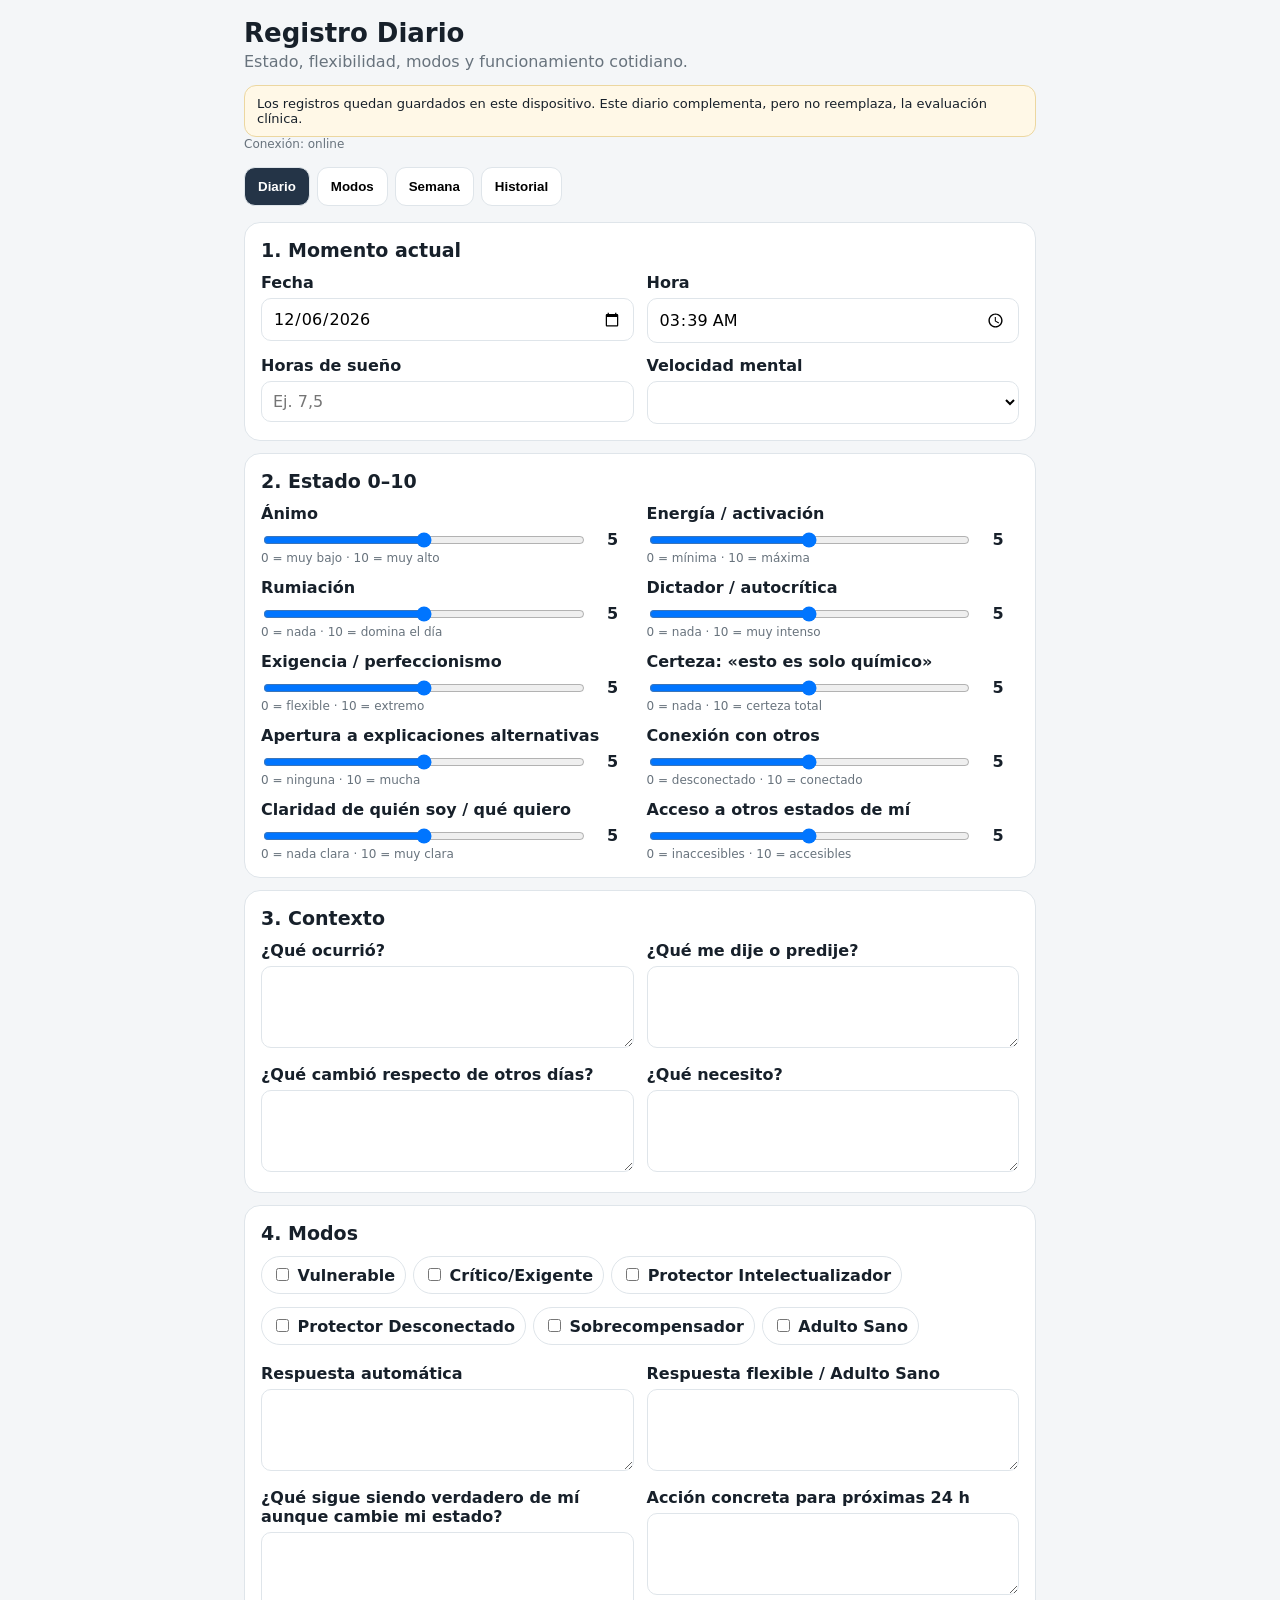
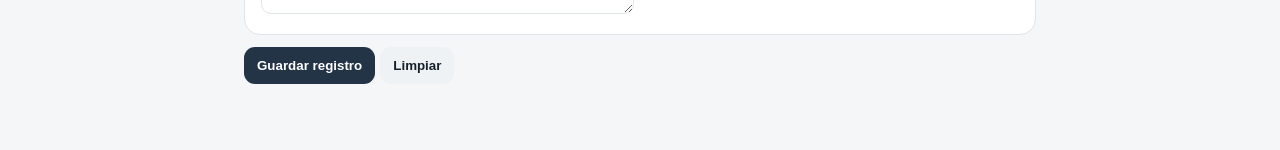
==== frontend/public/registro-diario/index.html @ d0732539 "Publish Registro Diario asset index.html" ====
<!doctype html>
<html lang="es">
<head>
  <meta charset="utf-8">
  <meta name="viewport" content="width=device-width,initial-scale=1,viewport-fit=cover">
  <meta name="theme-color" content="#243447">
  <meta name="apple-mobile-web-app-capable" content="yes">
  <meta name="apple-mobile-web-app-status-bar-style" content="default">
  <meta name="apple-mobile-web-app-title" content="Registro Diario">
  <link rel="manifest" href="./manifest.json">
  <link rel="icon" href="./icon.svg" type="image/svg+xml">
  <title>Registro Diario</title>
  <style>
    :root{--bg:#f4f6f8;--card:#fff;--ink:#17202a;--muted:#68737d;--line:#dfe5ea;--accent:#243447;--soft:#eef2f5;--ok:#1d6b47}
    *{box-sizing:border-box} body{margin:0;background:var(--bg);color:var(--ink);font-family:system-ui,-apple-system,Segoe UI,Roboto,Arial,sans-serif}
    main{max-width:820px;margin:auto;padding:18px 14px 40px} h1{font-size:26px;margin:0 0 4px} h2{font-size:19px;margin:0 0 12px}
    .sub,.small{color:var(--muted)} .sub{margin-bottom:14px}.small{font-size:12px}
    .top{display:flex;justify-content:space-between;gap:12px;align-items:flex-start;flex-wrap:wrap}
    .tabs{display:flex;gap:7px;flex-wrap:wrap;margin:16px 0}.tab,button{border:0;border-radius:11px;padding:11px 13px;font-weight:700;cursor:pointer}
    .tab{background:#fff;border:1px solid var(--line)} .tab.active,.primary{background:var(--accent);color:#fff}.secondary{background:var(--soft);color:var(--ink)}
    .danger{background:#fde8e8;color:#8b1e1e}.install{background:#111827;color:#fff}
    .view{display:none}.view.active{display:block}.card{background:var(--card);border:1px solid var(--line);border-radius:16px;padding:16px;margin:12px 0}
    .grid{display:grid;gap:13px}.g2{grid-template-columns:1fr 1fr}@media(max-width:680px){.g2{grid-template-columns:1fr}}
    label{display:block;font-weight:650;margin-bottom:6px}textarea,input,select{width:100%;font:inherit;border:1px solid var(--line);border-radius:10px;background:#fff;padding:10px 11px}
    textarea{min-height:82px;resize:vertical}.range{display:grid;grid-template-columns:1fr 42px;gap:9px;align-items:center}.range input{padding:0}
    .score{text-align:center;font-weight:800}.pills{display:flex;flex-wrap:wrap;gap:7px}.pill{padding:8px 10px;border:1px solid var(--line);border-radius:999px;background:#fff}
    .pill input{width:auto}.status{font-size:13px;color:var(--ok);min-height:18px;margin-top:8px}.banner{font-size:13px;background:#fff8e7;border:1px solid #ecd7a0;border-radius:12px;padding:10px 12px}
    table{width:100%;border-collapse:collapse;font-size:13px}th,td{border-bottom:1px solid var(--line);padding:8px;text-align:left;vertical-align:top}th{background:var(--soft)}
    .scroll{overflow:auto}.tag{display:inline-block;background:var(--soft);padding:3px 6px;border-radius:999px;margin:2px}
  </style>
</head>
<body>
<main>
  <div class="top">
    <div><h1>Registro Diario</h1><div class="sub">Estado, flexibilidad, modos y funcionamiento cotidiano.</div></div>
    <button id="installBtn" class="install" hidden>Instalar</button>
  </div>
  <div class="banner">Los registros quedan guardados en este dispositivo. Este diario complementa, pero no reemplaza, la evaluación clínica.</div>
  <div class="small" id="net">Comprobando conexión…</div>

  <div class="tabs">
    <button class="tab active" data-v="daily">Diario</button>
    <button class="tab" data-v="modes">Modos</button>
    <button class="tab" data-v="weekly">Semana</button>
    <button class="tab" data-v="history">Historial</button>
  </div>

  <section id="daily" class="view active">
    <div class="card"><h2>1. Momento actual</h2>
      <div class="grid g2">
        <div><label>Fecha</label><input id="date" type="date"></div>
        <div><label>Hora</label><input id="time" type="time"></div>
        <div><label>Horas de sueño</label><input id="sleep" inputmode="decimal" placeholder="Ej. 7,5"></div>
        <div><label>Velocidad mental</label><select id="speed"><option></option><option>Muy lenta</option><option>Lenta</option><option>Habitual</option><option>Rápida</option><option>Muy rápida</option></select></div>
      </div>
    </div>

    <div class="card"><h2>2. Estado 0–10</h2><div id="ranges" class="grid g2"></div></div>

    <div class="card"><h2>3. Contexto</h2>
      <div class="grid g2">
        <div><label>¿Qué ocurrió?</label><textarea id="event"></textarea></div>
        <div><label>¿Qué me dije o predije?</label><textarea id="thought"></textarea></div>
        <div><label>¿Qué cambió respecto de otros días?</label><textarea id="change"></textarea></div>
        <div><label>¿Qué necesito?</label><textarea id="need"></textarea></div>
      </div>
    </div>

    <div class="card"><h2>4. Modos</h2><div class="pills" id="modePills"></div>
      <div class="grid g2" style="margin-top:13px">
        <div><label>Respuesta automática</label><textarea id="automatic"></textarea></div>
        <div><label>Respuesta flexible / Adulto Sano</label><textarea id="healthy"></textarea></div>
        <div><label>¿Qué sigue siendo verdadero de mí aunque cambie mi estado?</label><textarea id="invariants"></textarea></div>
        <div><label>Acción concreta para próximas 24 h</label><textarea id="action"></textarea></div>
      </div>
    </div>
    <button class="primary" onclick="saveEntry()">Guardar registro</button>
    <button class="secondary" onclick="clearForm()">Limpiar</button>
    <div id="saveStatus" class="status"></div>
  </section>

  <section id="modes" class="view">
    <div class="card"><h2>Mapa personal</h2>
      <div class="grid g2">
        <div><label>Vulnerable</label><textarea id="m1"></textarea></div>
        <div><label>Crítico / Exigente</label><textarea id="m2"></textarea></div>
        <div><label>Protector Intelectualizador</label><textarea id="m3"></textarea></div>
        <div><label>Protector Desconectado</label><textarea id="m4"></textarea></div>
        <div><label>Sobrecompensador</label><textarea id="m5"></textarea></div>
        <div><label>Adulto Sano / Flexible</label><textarea id="m6"></textarea></div>
      </div>
      <button class="primary" onclick="saveModes()">Guardar mapa</button><div id="modeStatus" class="status"></div>
    </div>
  </section>

  <section id="weekly" class="view">
    <div class="card"><h2>Resumen semanal</h2>
      <div class="grid g2">
        <div><label>Desde</label><input id="from" type="date"></div><div><label>Hasta</label><input id="to" type="date"></div>
        <div><label>Señales tempranas</label><textarea id="w1"></textarea></div><div><label>Qué aumentó rigidez o crítica</label><textarea id="w2"></textarea></div>
        <div><label>Qué aumentó flexibilidad o conexión</label><textarea id="w3"></textarea></div><div><label>Qué permaneció estable entre estados</label><textarea id="w4"></textarea></div>
      </div>
      <button class="primary" onclick="weeklyAverage()">Calcular promedios</button><div id="weekStatus" class="status"></div>
    </div>
  </section>

  <section id="history" class="view">
    <div class="card"><h2>Historial</h2>
      <button class="secondary" onclick="renderHistory()">Actualizar</button>
      <button class="secondary" onclick="exportCSV()">Exportar CSV</button>
      <button class="danger" onclick="eraseAll()">Borrar registros</button>
      <div class="scroll"><table><thead><tr><th>Fecha</th><th>Ánimo</th><th>Activación</th><th>Crítica</th><th>“Químico”</th><th>Flexibilidad</th><th>Modos</th></tr></thead><tbody id="historyBody"></tbody></table></div>
    </div>
  </section>
</main>

<script>
const variables=[
 ["mood","Ánimo","0 = muy bajo · 10 = muy alto"],
 ["activation","Energía / activación","0 = mínima · 10 = máxima"],
 ["rumination","Rumiación","0 = nada · 10 = domina el día"],
 ["criticism","Dictador / autocrítica","0 = nada · 10 = muy intenso"],
 ["perfectionism","Exigencia / perfeccionismo","0 = flexible · 10 = extremo"],
 ["chemical","Certeza: «esto es solo químico»","0 = nada · 10 = certeza total"],
 ["flexibility","Apertura a explicaciones alternativas","0 = ninguna · 10 = mucha"],
 ["connection","Conexión con otros","0 = desconectado · 10 = conectado"],
 ["identity","Claridad de quién soy / qué quiero","0 = nada clara · 10 = muy clara"],
 ["otherstate","Acceso a otros estados de mí","0 = inaccesibles · 10 = accesibles"]
];
const modes=["Vulnerable","Crítico/Exigente","Protector Intelectualizador","Protector Desconectado","Sobrecompensador","Adulto Sano"];

function init(){
 const ranges=document.getElementById("ranges");
 variables.forEach(([id,label,help])=>{
  const d=document.createElement("div");
  d.innerHTML='<label>'+label+'</label><div class="range"><input id="'+id+'" type="range" min="0" max="10" value="5" oninput="document.getElementById(\''+id+'Out\').textContent=this.value"><div id="'+id+'Out" class="score">5</div></div><div class="small">'+help+'</div>';
  ranges.appendChild(d);
 });
 const p=document.getElementById("modePills");
 modes.forEach(m=>{const l=document.createElement("label");l.className="pill";l.innerHTML='<input class="mc" type="checkbox" value="'+m+'"> '+m;p.appendChild(l)});
 const n=new Date();date.value=n.toISOString().slice(0,10);time.value=n.toTimeString().slice(0,5);
 document.querySelectorAll(".tab").forEach(b=>b.onclick=()=>{document.querySelectorAll(".tab").forEach(x=>x.classList.remove("active"));document.querySelectorAll(".view").forEach(x=>x.classList.remove("active"));b.classList.add("active");document.getElementById(b.dataset.v).classList.add("active");if(b.dataset.v==="history")renderHistory()});
 loadModes();updateNetwork();
}
const entries=()=>JSON.parse(localStorage.getItem("registroDiario")||"[]");
function saveEntry(){
 const e={date:date.value,time:time.value,sleep:sleep.value,speed:speed.value,event:event.value,thought:thought.value,change:change.value,need:need.value,automatic:automatic.value,healthy:healthy.value,invariants:invariants.value,action:action.value,modes:[...document.querySelectorAll(".mc:checked")].map(x=>x.value)};
 variables.forEach(([id])=>e[id]=+document.getElementById(id).value);
 const a=entries();a.push(e);localStorage.setItem("registroDiario",JSON.stringify(a));saveStatus.textContent="Guardado en este dispositivo.";
}
function clearForm(){document.querySelectorAll("#daily textarea").forEach(x=>x.value="");document.querySelectorAll(".mc").forEach(x=>x.checked=false);variables.forEach(([id])=>{document.getElementById(id).value=5;document.getElementById(id+"Out").textContent=5});sleep.value="";saveStatus.textContent=""}
function saveModes(){let o={};for(let i=1;i<=6;i++)o["m"+i]=document.getElementById("m"+i).value;localStorage.setItem("registroModos",JSON.stringify(o));modeStatus.textContent="Mapa guardado."}
function loadModes(){let o=JSON.parse(localStorage.getItem("registroModos")||"{}");for(let i=1;i<=6;i++)if(o["m"+i])document.getElementById("m"+i).value=o["m"+i]}
function weeklyAverage(){if(!from.value||!to.value){weekStatus.textContent="Selecciona las fechas.";return}const a=entries().filter(x=>x.date>=from.value&&x.date<=to.value);if(!a.length){weekStatus.textContent="No hay registros en ese rango.";return}const av=id=>(a.reduce((s,x)=>s+(+x[id]||0),0)/a.length).toFixed(1);weekStatus.textContent=a.length+" registros · ánimo "+av("mood")+" · activación "+av("activation")+" · crítica "+av("criticism")+" · químico "+av("chemical")+" · flexibilidad "+av("flexibility")+" · conexión "+av("connection")}
function renderHistory(){historyBody.innerHTML="";entries().slice().reverse().forEach(e=>{const tr=document.createElement("tr");tr.innerHTML="<td>"+(e.date||"")+"</td><td>"+e.mood+"</td><td>"+e.activation+"</td><td>"+e.criticism+"</td><td>"+e.chemical+"</td><td>"+e.flexibility+"</td><td>"+(e.modes||[]).map(m=>'<span class=tag>'+m+"</span>").join("")+"</td>";historyBody.appendChild(tr)})}
function esc(v){return '"'+String(v??"").replaceAll('"','""')+'"'}
function exportCSV(){const a=entries();if(!a.length){alert("No hay registros.");return}const h=["date","time","sleep",...variables.map(x=>x[0]),"speed","event","thought","change","need","modes","automatic","healthy","invariants","action"];const rows=[h.join(",")].concat(a.map(e=>h.map(k=>esc(k==="modes"?(e[k]||[]).join(" | "):e[k])).join(",")));const blob=new Blob([rows.join("\n")],{type:"text/csv;charset=utf-8"});const u=URL.createObjectURL(blob),ael=document.createElement("a");ael.href=u;ael.download="registro_diario.csv";ael.click();URL.revokeObjectURL(u)}
function eraseAll(){if(confirm("¿Borrar todos los registros de este dispositivo?")){localStorage.removeItem("registroDiario");renderHistory()}}
function updateNetwork(){net.textContent=navigator.onLine?"Conexión: online":"Conexión: offline · puedes seguir registrando"}
addEventListener("online",updateNetwork);addEventListener("offline",updateNetwork);
let deferredPrompt=null;addEventListener("beforeinstallprompt",e=>{e.preventDefault();deferredPrompt=e;installBtn.hidden=false});installBtn.onclick=async()=>{if(!deferredPrompt)return;deferredPrompt.prompt();await deferredPrompt.userChoice;deferredPrompt=null;installBtn.hidden=true};
if("serviceWorker" in navigator)addEventListener("load",()=>navigator.serviceWorker.register("./service-worker.js"));
init();
</script>
</body></html>
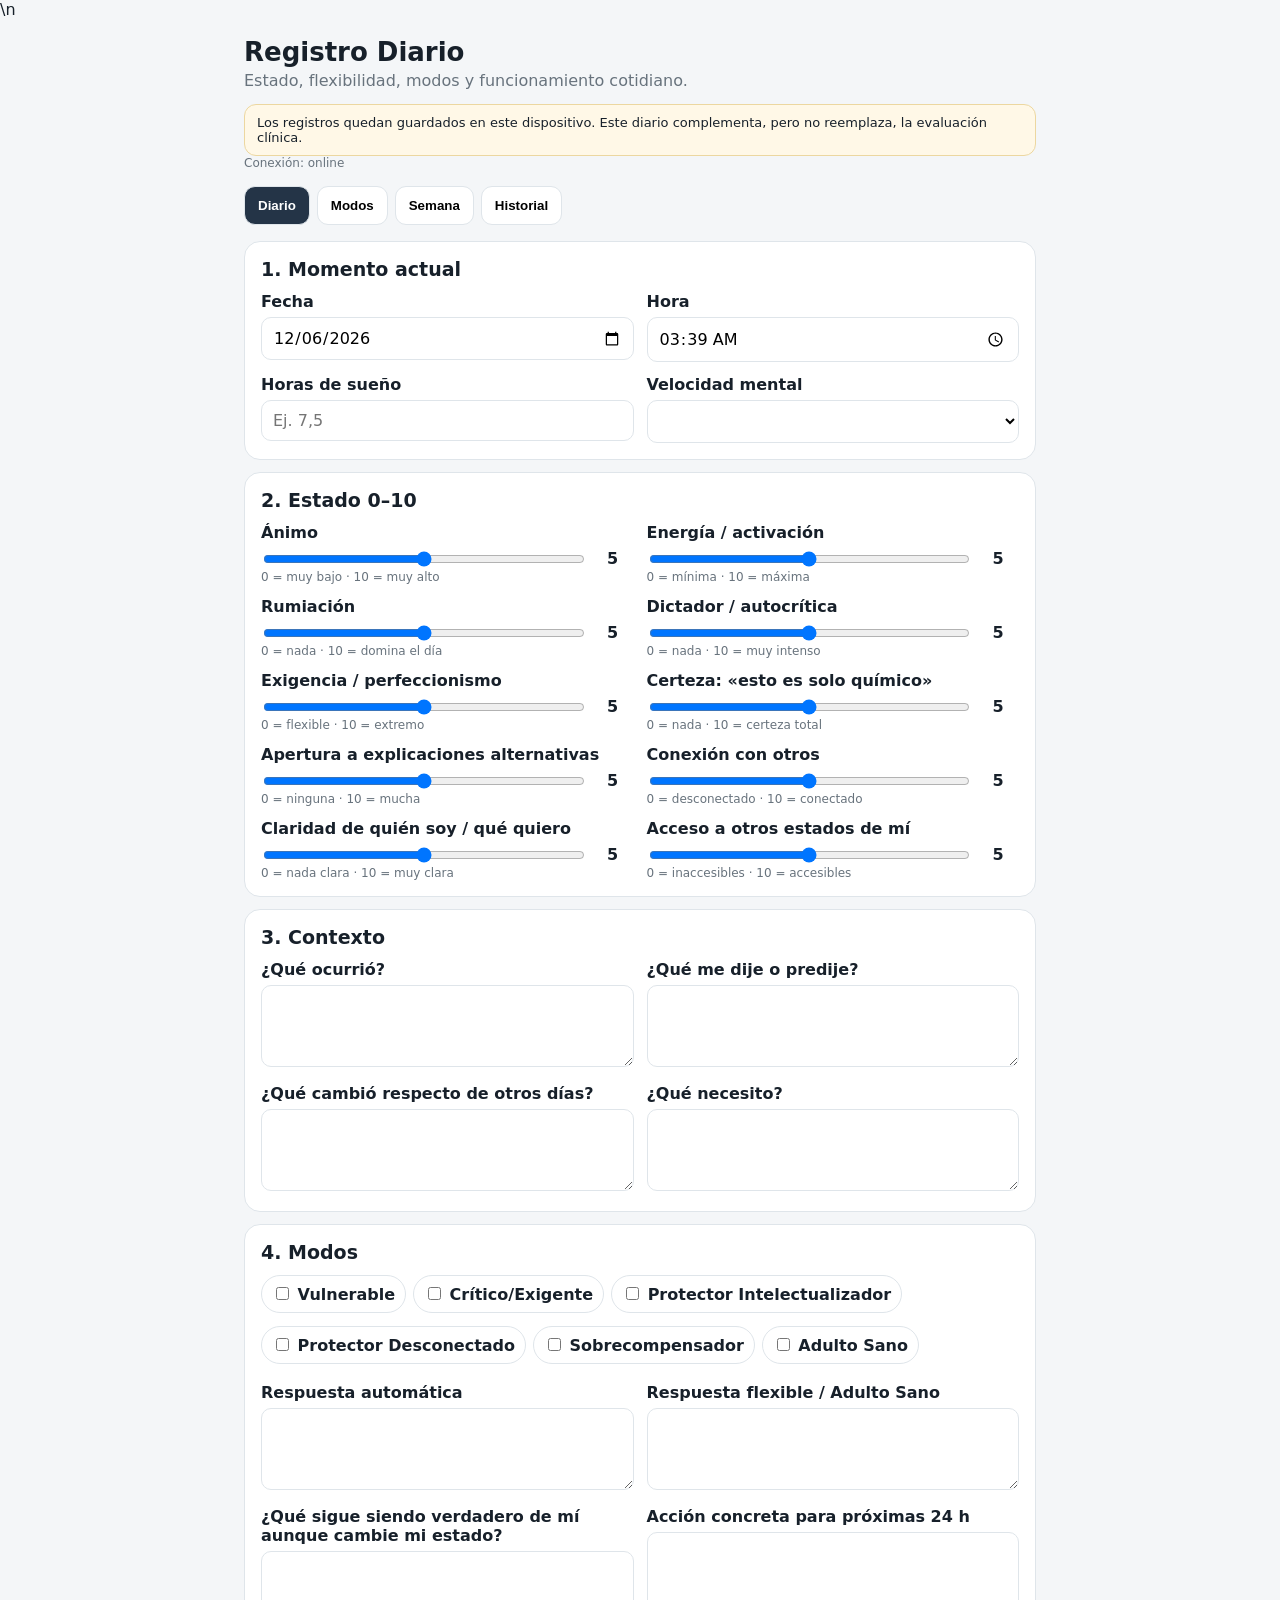
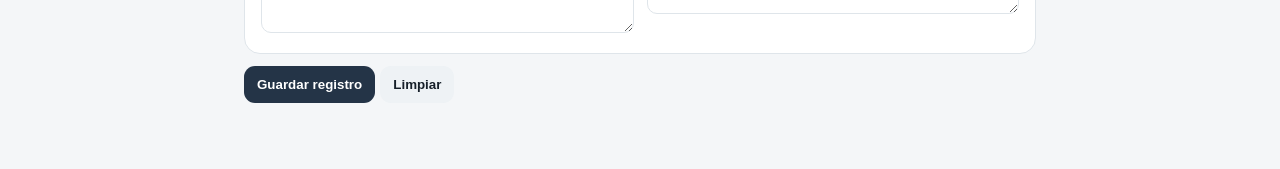
==== commit b8e72e53: "Publish Registro Diario: index.html" ====
--- a/frontend/public/registro-diario/index.html
+++ b/frontend/public/registro-diario/index.html
@@ -3,7 +3,7 @@
 <head>
   <meta charset="utf-8">
   <meta name="viewport" content="width=device-width,initial-scale=1,viewport-fit=cover">
-  <meta name="theme-color" content="#243447">
+  <meta name="theme-color" content="#243447">\n  <meta name="robots" content="noindex,nofollow,noarchive">
   <meta name="apple-mobile-web-app-capable" content="yes">
   <meta name="apple-mobile-web-app-status-bar-style" content="default">
   <meta name="apple-mobile-web-app-title" content="Registro Diario">
